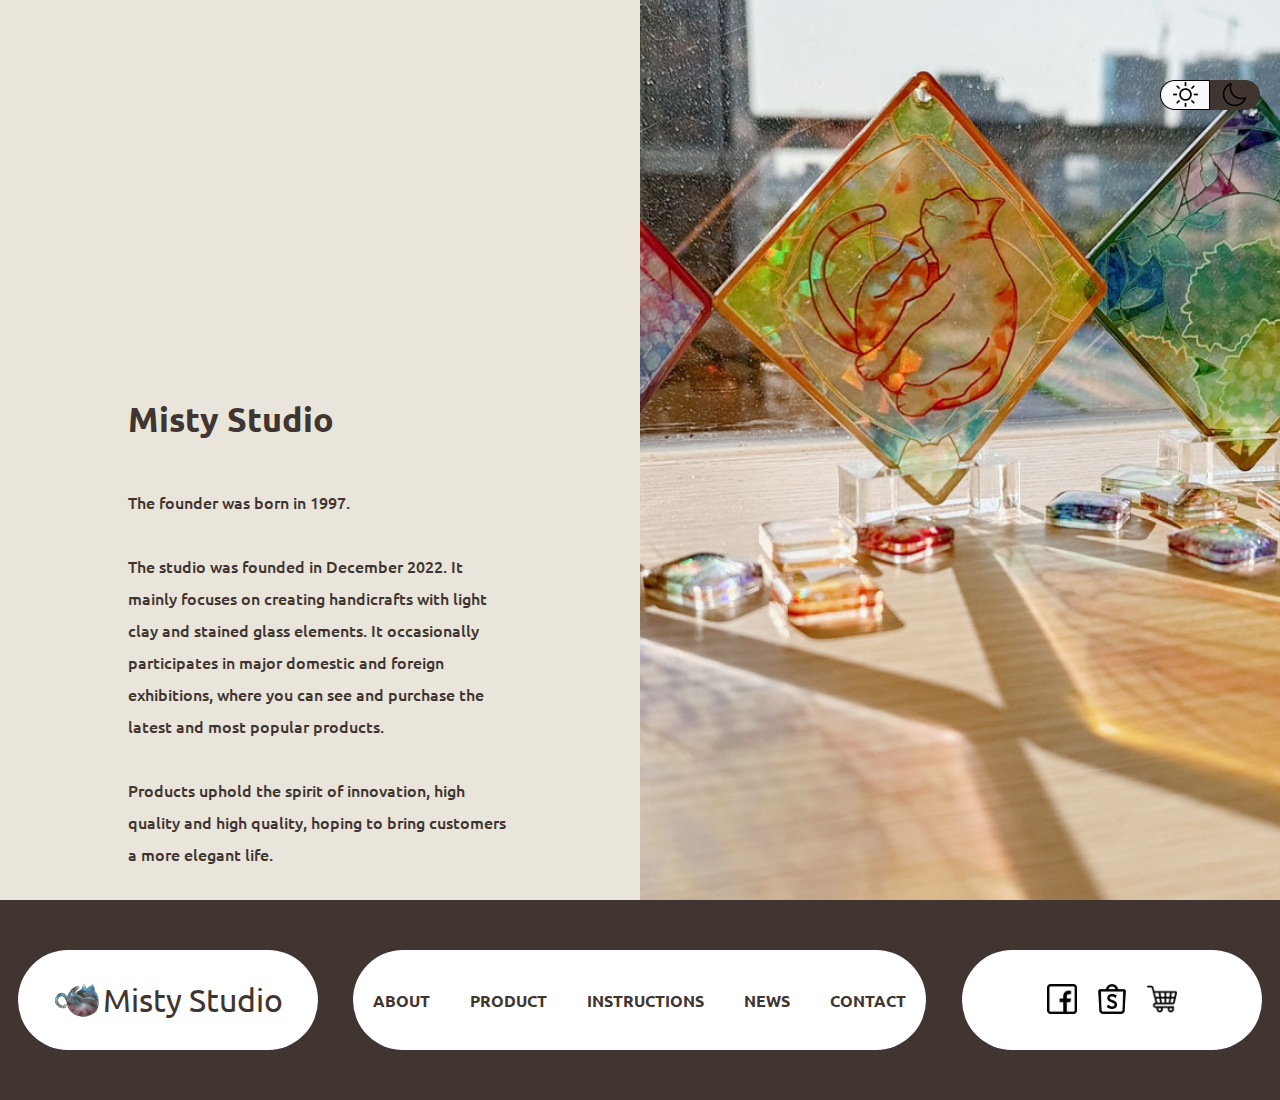
==== about.html @ 6aa7b1bd "0605" ====
<!DOCTYPE html>
<html lang="zh-Hant-TW">

<head>
    <meta charset="UTF-8">
    <meta http-equiv="X-UA-Compatible" content="IE=edge">
    <meta name="viewport" content="width=device-width, initial-scale=1.0">
    <title>INTRODUCE</title>
    <!-- 手動設定icon(也可將logo放入同資料夾並取名favicon.ico即可) -->
    <link rel="icon" href="./favicon.ico">

    <!-- 自訂的樣式表檔 -->
    <link rel="stylesheet" href="./css/style.css">

</head>

<body>
    <header class="topbar">
        <h1 class="logo ubuntu-light">
            <a href="index.html"><img src="./image/01.png" alt="logo">
                <p>Misty Studio</p>
            </a>
        </h1>
        <nav>
            <ul class="menu ubuntu-light">
                <li class="home"><a href="./index.html">HOME</a></li>
                <li><a href="./index.html#about">ABOUT</a></li>
                <li><a href="./index.html#product">PRODUCT</a></li>
                <li><a href="./index.html#explain">INSTRUCTIONS</a></li>
                <li><a href="./index.html#news">NEWS</a></li>
                <li class="menu-contact"><a href="./index.html#contact">CONTACT</a></li>
            </ul>
        </nav>
    </header>

    <main>
        <div class="lightdark-swicth">
            <a href="##" class="light">
                <img src="./image/light.png" alt="">
            </a>
            <img class="dark" src="./image/dark.png" alt="">
        </div>
        <section id="introduce">
            <div class="introduce-left ubuntu-light">
                <h1 class="title">Misty Studio</h1>
                <p class="content">The founder was born in 1997.
                    <br><br>
                    The studio was founded in December 2022. It mainly focuses on creating
                    handicrafts with light clay and stained glass elements. It occasionally participates in major
                    domestic and foreign exhibitions, where you can see and purchase the latest and most popular
                    products.
                    <br><br>
                    Products uphold the spirit of innovation, high quality and high quality, hoping to bring customers a
                    more elegant life.
                </p>

            </div>
            <div class="introduce-right"></div>
        </section>

    </main>

    <footer>
        <h1 class="home ubuntu-light">
            <a href="./index.html">
                <img src="./image/02.png" alt="logo">
                <p>Misty Studio</p>
            </a>
        </h1>
        <nav class="footer-link">
            <ul class="menu ubuntu-light">
                <li><a href="./index.html#about">ABOUT</a></li>
                <li><a href="./index.html#product">PRODUCT</a></li>
                <li><a href="./index.html#explain">INSTRUCTIONS</a></li>
                <li><a href="./index.html#news">NEWS</a></li>
                <li><a href="./index.html#contact">CONTACT</a></li>
            </ul>
        </nav>
        <div class="icon">
            <a href="https://www.facebook.com/profile.php?id=100063178661094"><img src="./image/icon-facebook.png"
                    alt=""></a>
            <a href="https://shopee.tw/karrie1004"><img src="./image/icon-shopee.png" alt=""></a>
            <a
                href="https://myship.7-11.com.tw/general/detail/GM2206036312042?fbclid=IwAR1b2_Mp653hHdIJngfv08m4KCMNlSXzbULASLjhmkYubQSw8DBdhepS7xc"><img
                    src="./image/icon-shopping-cart.png" alt=""></a>
        </div>
    </footer>

    <script src="./js/jquery-3.7.1.min.js"></script>
    <script src="./js/vanilla-tilt.min.js"></script>
    <script src="./js/jquery.smoove.min.js"></script>
    <script src="./js/script.js"></script>

</body>

</html>
---- css/style.css ----
@charset "UTF-8";
/* 一定要寫這一行 */

@import url('https://fonts.googleapis.com/css2?family=Catamaran:wght@100..900&display=swap');
@import url('https://fonts.googleapis.com/css2?family=Ubuntu:ital,wght@0,300;0,400;0,500;0,700;1,300;1,400;1,500;1,700&display=swap');

/* 共用區 */
body {
	overflow-x: hidden;
}

.title {
	font-size: 2.1rem;
	color: #403531;
	margin-bottom: 1.5em;
	font-weight: 600;
}

.content {
	color: #403531;
	font-size: 1rem;
	margin-bottom: 20px;
	line-height: 2;
	font-weight: 500;
}

.link {
	margin-top: 20px;
	display: block;
	width: 165px;
	height: 44px;
	color: #ffffff;
	background-color: #403531;
	padding: 10px 50px;
	display: flex;
	justify-content: center;
	align-items: center;
	font-size: 1rem;
	transition: all 0.35s;
}

.link:hover {
	color: #403531;
	background-color: #ffffff;
	border: #403531 1px solid;
}

.text-shadow {
	text-shadow: 2px 2px #000;
}

.catamaran {
	font-family: "Catamaran", sans-serif;
	font-optical-sizing: auto;
	font-weight: 700;
}

.vanilla {
	transform-style: preserve-3d;
	transform: perspective(1000px);
	transform: translateZ(20px);
	text-shadow: 2px 2px #000;
}

.ubuntu-light {
	font-family: "Ubuntu", sans-serif;
}

/* css reset */
html,
body,
div,
span,
applet,
object,
iframe,
h1,
h2,
h3,
h4,
h5,
h6,
p,
blockquote,
pre,
a,
abbr,
acronym,
address,
big,
cite,
code,
del,
dfn,
em,
img,
ins,
kbd,
q,
s,
samp,
small,
strike,
strong,
sub,
sup,
tt,
var,
b,
u,
i,
center,
dl,
dt,
dd,
ol,
ul,
li,
fieldset,
form,
label,
legend,
table,
caption,
tbody,
tfoot,
thead,
tr,
th,
td,
article,
aside,
canvas,
details,
embed,
figure,
figcaption,
footer,
header,
hgroup,
menu,
nav,
output,
ruby,
section,
summary,
time,
mark,
audio,
video {
	margin: 0;
	padding: 0;
	border: 0;
	font-size: 100%;
	font: inherit;
	vertical-align: baseline;
}

/* HTML5 display-role reset for older browsers */
article,
aside,
details,
figcaption,
figure,
footer,
header,
hgroup,
menu,
nav,
section {
	display: block;
}

body {
	line-height: 1;
}

ol,
ul {
	list-style: none;
}

blockquote,
q {
	quotes: none;
}

blockquote:before,
blockquote:after,
q:before,
q:after {
	content: '';
	content: none;
}

table {
	border-collapse: collapse;
	border-spacing: 0;
}

* {
	box-sizing: border-box;
	/* 不累加邊框與內距的寬度 */
}

/* css reset end */

/* all */

a {
	text-decoration: none;
}

main {
	position: relative;
}

section {
	position: relative;
	z-index: 50;
}

main img {
	object-fit: cover;
}

/* main img:hover{
	object-fit: cover;
} */

/* header */

.topbar {
	width: 100%;
	position: fixed;
	color: #403531;
	height: 70px;
	display: flex;
	align-items: center;
	justify-content: space-between;
	padding: 19px;
	background-color: #F8F9FA;
	z-index: 99;
	opacity: 0;
}

.logo a {
	color: #403531;
	display: flex;
	align-items: center;
	font-size: 2rem;
	transition: all 0.35s;
}

.logo a img {
	transition: all 0.35s;
}

.menu .home {
	display: none;
}


.menu a {
	padding: 5px 10px;
	border-radius: 99px;
	color: #403531;
	font-weight: 700;
	transition: all 0.35s;
}

.menu a:hover {
	background-color: #403531;
	color: white;
}

header img {
	width: 50px;
	height: 50px;
}

.logo a:hover img {
	width: 60px;
	height: 60px;
}

.menu {
	display: flex;
}

.menu li {
	margin: 10px;
}

.topbar-h {
	height: 70px;
	width: 100%;
}

/* RWD斷點 */
/* 大型設備(桌機) */
@media (min-width:821px) {}

/* 中型設備(平板) */
@media (max-width:820px) {

	.menu li {
		margin: 2px;
	}

	.logo a p {
		display: none;
	}

}

/* 小型設備(手機) */
@media (max-width:640px) {
	.logo {
		display: none;
	}
	.menu-contact {
		display: none;
	}
	.menu .home {
		display: block;
	}

	.topbar {
		padding: 5px;
		justify-content: center;
	}

	.menu li a {
		font-size: 0.9rem;
	}
	.menu a {
		padding: 2px;
	}
}

/* banner */

#banner {
	position: relative;
}

#banner .down {
	position: absolute;
	bottom: 10%;
	right: 50%;
	animation: down 2s both infinite;
}

@keyframes down {
	0% {
		bottom: 11%;
	}

	50% {
		bottom: 9%;
	}

	100% {
		bottom: 11%;
	}
}

/* about */


#about,
#product,
#explain,
#news {
	margin: auto;
	height: 800px;
	width: 90%;
	display: flex;
	justify-content: center;
}

#about>div,
#product>div,
#explain>div,
#news>div {
	width: 50%;
}

.about-left,
.explain-right {
	height: 100%;
	display: flex;
	align-items: center;
	justify-content: center;
}

.about-left img,
.product-right img {
	height: 90%;
}

.about-right,
.product-left,
.news-left {
	display: flex;
	align-items: center;
}

.about-right-box,
.product-left-box,
.explain-right-box,
.news-left-box,
.news-right {
	width: 80%;
	padding: 95px;
}


/* RWD斷點 */
/* 大型設備(桌機) */
/* 中型設備(平板) */
@media (max-width:1030px) {

	#about,
	#product,
	#explain,
	#news {
		/* flex-direction: column;
		width: 100%; */
		height: auto;
	}

	/* #about>div,
	#product>div,
	#explain>div,
	#news>div {
		width: 100%;
	} */

	#about img,
	#product img,
	#explain img,
	#news img {
		height: 50vh;
	}

	.about-right-box,
	.product-left-box,
	.explain-right-box,
	.news-left-box,
	.news-right {
		width: 100%;
		padding: 10px;
	}
}

@media (max-width:1250px) {

	#about,
	#product,
	#explain,
	#news {
		/* flex-direction: column; */
		width: 100%;
	}

	/* #about>div{
		width: 100%;
	} */

	/* .about-left,
	.about-right {
		height: auto;
	} */

	.about-right-box,
	.product-left-box,
	.explain-right-box,
	.news-left-box,
	.news-right {
		width: 100%;
		padding: 10px;
	}
}

/* 小型設備(手機) */
@media (max-width:640px) {}

/* product */
#product {
	height: 800px;
	margin: 0;
}

.product-right {
	display: flex;
	justify-content: flex-end;
	align-items: center;
}

@media (max-width:1250px) {
	.product-right {
		justify-content: center;
	}

}

/* explain */

#explain {
	width: 100%;
}

.explain-left {
	height: 100%;
}

.explain-left img {
	height: 100%;
	width: 100%;
	object-fit: cover;
}

.explain-right {
	justify-content: flex-start;
}

/* news */

.news-right {
	padding: 0;
	display: flex;
	justify-content: space-around;
	align-items: center;
}

.news-right img {
	/* margin: 10%; */
	width: 40%;
	height: 70%;
	object-fit: cover;
}

/* 小型設備(手機) */
@media (max-width:640px) {

	#about,
	#product,
	#explain,
	#news {
		flex-direction: column;
		width: 100%;
		height: auto;
		margin-bottom: 30px;
		border-bottom: #403531 1px solid;
		padding: 5px;
	}

	#about>div,
	#product>div,
	#explain>div,
	#news>div {
		width: 100%;
	}
}

/* contact */

#contact {
	height: 800px;
	display: flex;
	flex-direction: column;
	/* justify-content: space-around; */
	align-items: center;
}

#contact form {
	display: flex;
	flex-direction: column;
}

#contact form label {
	font-size: 1.2rem;
	color: #6c2911;
}

#form-contact {
	width: 35%;
	max-width: 480px;
	min-width: 200px;
	/* 讓按鈕置中 */
	display: flex;
	flex-direction: column;
	align-items: center;
}

#form-contact>* {
	width: 100%;
	display: block;
}

#form-contact label,
button {
	margin-top: 20px;
	margin-bottom: 10px;
	font-size: 0.8rem;
}

#form-contact input,
#form-contact textarea {
	padding: 10px;
	/* outline: none; */

	opacity: 0.8;

	background-color: rgba(108, 41, 17, 0.2);
	backdrop-filter: blur(10px);
	border-radius: 5px;
	box-shadow: 2px 2px 4px 1px rgba(rgba(64, 53, 49, 0.2)),
		inset -1px -1px 1px rgba(64, 53, 49, 0.2);
	border: rgba(64, 53, 49, 0.2) solid 1px;
}

#output {
	display: flex;
	justify-content: center;
	align-items: center;
	cursor: pointer;
	height: 40px;
	width: 100px;
	opacity: 1;
	color: #6c2911;
	background-color: rgba(108, 41, 17, 0.2);
	backdrop-filter: blur(10px);
	border-radius: 5px;
	box-shadow: 2px 2px 4px 1px rgba(rgba(64, 53, 49, 0.2)),
		inset -1px -1px 1px rgba(64, 53, 49, 0.2);
	border: rgba(64, 53, 49, 0.2) solid 1px;
	font-size: 1.2rem;
	letter-spacing: 1px;
}

#output:hover {
	color: #403531;
}

/* carousel */

#carousel {
	height: 500px;
	/* background-color: #EAE5DB; */
	overflow: hidden;
	position: relative;
}

.carousel-box {
	position: absolute;
	left: 0;
	display: flex;
	width: auto;
	height: 100%;
	animation: carousel 50s ease-in-out infinite;
}

.carousel-box img {
	width: 25vw;
	object-fit: cover;
	object-position: center;
}

@keyframes carousel {
	0% {
		left: 0;
	}

	9% {
		left: 0;
	}

	10% {
		left: -25vw;
	}

	19% {
		left: -25vw;
	}

	20% {
		left: -50vw;
	}

	29% {
		left: -50vw;
	}

	30% {
		left: -75vw;
	}

	39% {
		left: -75vw;
	}

	40% {
		left: -100vw;
	}

	49% {
		left: -100vw;
	}

	50% {
		left: -125vw;
	}

	59% {
		left: -125vw;
	}

	60% {
		left: -150vw;
	}

	69% {
		left: -150vw;
	}

	70% {
		left: -175vw;
	}

	79% {
		left: -175vw;
	}

	80% {
		left: -200vw;
	}

	89% {
		left: -200vw;
	}

	90% {
		left: -225vw;
	}

	99% {
		left: -225vw;
	}

	100% {
		left: -250vw;
	}

}

/* footer */

footer {
	width: 100%;
	height: 200px;
	background-color: #403531;
	display: flex;
	align-items: center;
	justify-content: space-around;
}

footer .home {
	width: 300px;
	height: 100px;
	border-radius: 99px;
	display: flex;
	align-items: center;
	justify-content: center;
	background-color: white;
}

footer .home img {
	width: 50px;
	height: 50px;
}

footer .home a {
	color: #403531;
	font-size: 2rem;
	display: flex;
	align-items: center;
}

.footer-link {
	display: flex;
	align-items: center;
	justify-content: center;

	height: 100px;
	border-radius: 99px;
	background-color: white;
}

.icon {
	width: 300px;
	height: 100px;
	border-radius: 99px;
	display: flex;
	align-items: center;
	justify-content: center;
	background-color: white;
}

.icon img {
	width: 30px;
	height: 30px;
	margin: 10px;
	transition: all 0.35s;
}

.icon a:hover img {
	width: 35px;
	height: 35px;
}

/* RWD斷點 */
/* 大型設備(桌機) */

/* 中型設備(平板) */
@media (max-width:1090px) {
	footer {
		height: auto;
		display: flex;
		flex-direction: column;
		align-items: center;
		justify-content: space-around;
	}
	
	.home, .icon ,.footer-link {
		margin: 10px;
	}

}

/* 小型設備(手機) */
@media (max-width:640px) {}

/* 動畫區 */
.moving-text {
	position: absolute;
	top: 700px;
	height: 6rem;
	width: 100%;
	display: flex;
	align-items: center;
	justify-content: center;
	z-index: 10;
}

.moving-text-box {
	position: relative;
	height: 100%;
	width: 70%;
	overflow-x: hidden;
}

.moving-text-box::-webkit-scrollbar {
	display: none;
}

.moving-text-content {
	position: absolute;
	font-size: 5rem;
	white-space: nowrap;
	font-weight: 300;
	left: -50px;
}

/* product-content */

#product-content {
	min-height: 100vh;
	padding: 100px 95px 50px 95px;
	background-color: #F8F9FA;
}

.product-title {
	width: 100%;
	padding-bottom: 20px;
	/* border-bottom: #6c2911 2px solid; */
	margin-bottom: 50px;
	text-align: center;
	font-size: 1.75rem;
	font-weight: 600;
}


#product-content a {
	font-weight: 600;
	/* height: 500px; */
	margin: 15px;
	width: 31%;
}



.product-card {

	display: flex;
	flex-direction: column;
	/* margin-bottom: 50px; */
}

.product-card figure {
	width: 100%;
	height: 60vh;
	margin-bottom: 20px;
	display: flex;
	align-items: center;
	justify-content: center;
	overflow: hidden;

}

.product-card img {
	width: 100%;
	height: 100%;
	object-position: center;
}

.product-card figure:hover img {
	animation: bigCard 100s linear;
}

@keyframes bigCard {
	0% {
		width: 100%;
		height: 100%;
	}

	5% {
		width: 150%;
		height: 150%;
	}

	100% {
		width: 150%;
		height: 150%;
	}
}

.product-card h1 {
	font-size: 1.5rem;
	font-weight: 500;
	margin-bottom: 5px;
	color: brown;
}

.product-card p {
	color: #8D8F92;
}

.product-box {
	display: flex;
	justify-content: space-between;
	flex-wrap: wrap;
}


/* RWD斷點 */
/* 中型設備(平板) */
@media (max-width:1500px) {
	#product-content a {
		width: 45%;
	}
}
@media (max-width:830px) {
	#product-content a {
		width: 100%;
		padding-bottom: 5px;
		border-bottom: #8D8F92 0.5px solid;
	}
}

/* 小型設備(手機) */
@media (max-width:640px) {
	#product-content {
		min-height: 100vh;
		padding: 100px 20px 50px 20px;
		background-color: #F8F9FA;
	}

}

/* introduce */

#introduce {
	min-height: 100vh;
	display: flex;
}

#introduce>div {
	width: 50%;
	height: 100vh;
}

.introduce-left {
	background-color: #EAE5DB;
	display: flex;
	flex-direction: column;
	justify-content: flex-end;
	padding: 0 10% 10px 10%;
}

.introduce-right {
	background-image: url(../image/introduce-card.jpg);
	background-size: cover;
	background-position: center;
}

.introduce-2{
	flex-direction: row-reverse;
}

.introduce-right-bg{
	background-image: url(../image/introduce-card-2.jpg);
}


/* RWD斷點 */

@media (max-width:1030px) {
	#introduce {
		flex-direction: column;
	}
	#introduce>div {
		width: 100%;
	}
	.introduce-left{
		justify-content: center;
	}
}


/* lightdark-swicth */
.lightdark-swicth {
	position: fixed;
	top: 80px;
	right:20px;
	z-index: 70;
}

.lightdark-swicth img {
	cursor: pointer;
}

.dark {
	display: none;
}

/* RWD斷點 */
/* 大型設備(桌機) */
@media (min-width:821px) {}

/* 中型設備(平板) */
@media (max-width:820px) {}

/* 小型設備(手機) */
@media (max-width:640px) {}
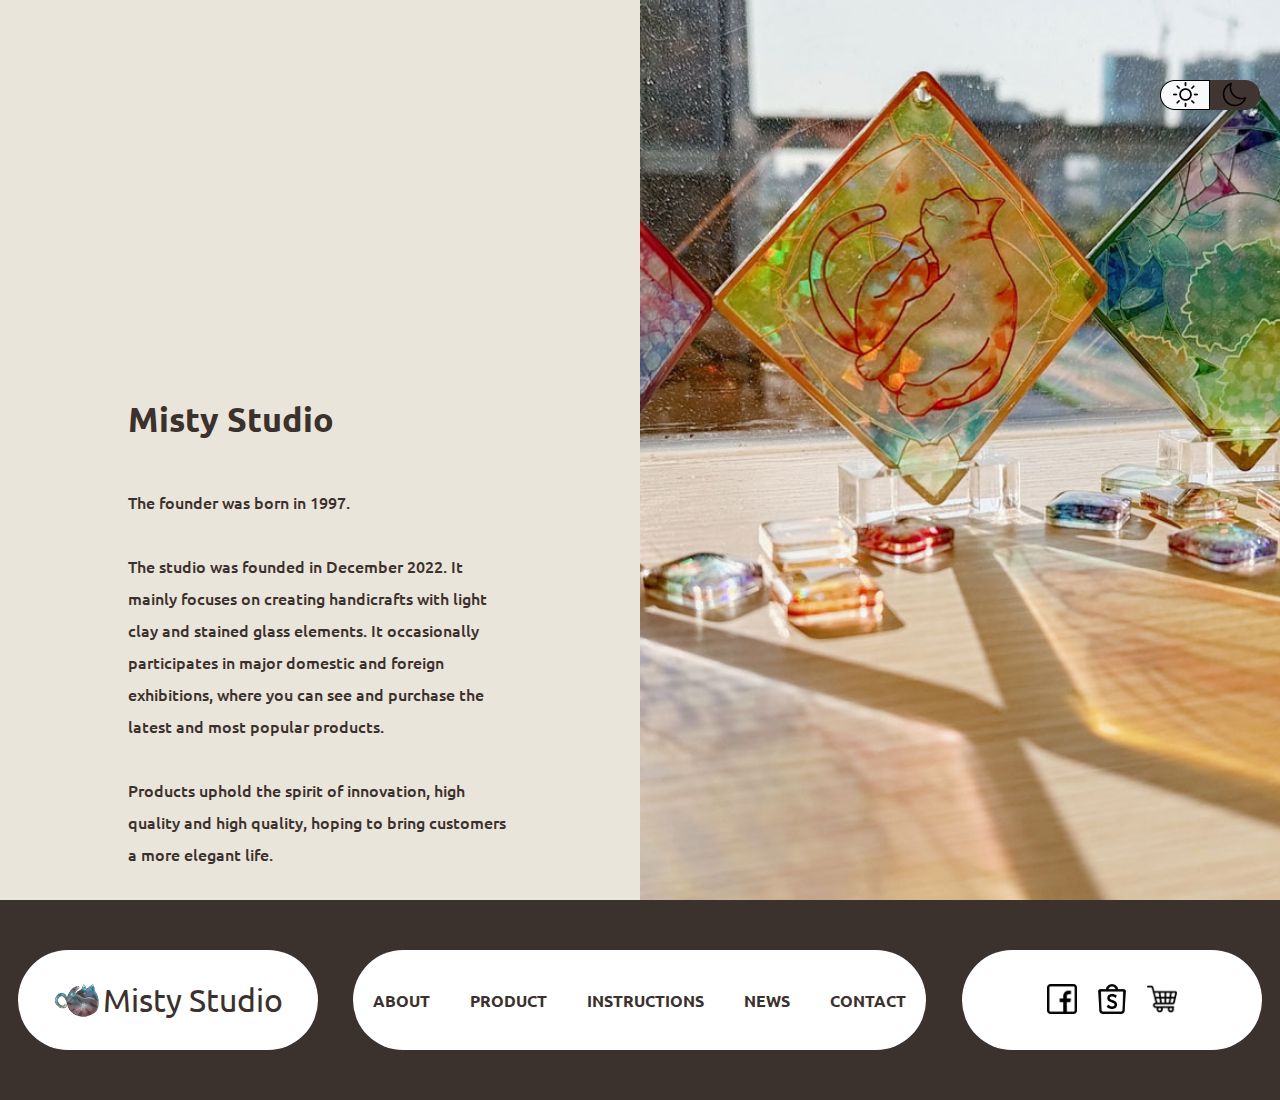
==== commit 8184156b: "0606" ====
--- a/about.html
+++ b/about.html
@@ -6,10 +6,8 @@
     <meta http-equiv="X-UA-Compatible" content="IE=edge">
     <meta name="viewport" content="width=device-width, initial-scale=1.0">
     <title>INTRODUCE</title>
-    <!-- 手動設定icon(也可將logo放入同資料夾並取名favicon.ico即可) -->
     <link rel="icon" href="./favicon.ico">
 
-    <!-- 自訂的樣式表檔 -->
     <link rel="stylesheet" href="./css/style.css">
 
 </head>
--- a/css/style.css
+++ b/css/style.css
@@ -11,13 +11,13 @@
 
 .title {
 	font-size: 2.1rem;
-	color: #403531;
+	color: #3b312d;
 	margin-bottom: 1.5em;
 	font-weight: 600;
 }
 
 .content {
-	color: #403531;
+	color: #3b312d;
 	font-size: 1rem;
 	margin-bottom: 20px;
 	line-height: 2;
@@ -30,7 +30,7 @@
 	width: 165px;
 	height: 44px;
 	color: #ffffff;
-	background-color: #403531;
+	background-color: #3b312d;
 	padding: 10px 50px;
 	display: flex;
 	justify-content: center;
@@ -40,9 +40,9 @@
 }
 
 .link:hover {
-	color: #403531;
+	color: #3b312d;
 	background-color: #ffffff;
-	border: #403531 1px solid;
+	border: #3b312d 1px solid;
 }
 
 .text-shadow {
@@ -233,19 +233,19 @@
 .topbar {
 	width: 100%;
 	position: fixed;
-	color: #403531;
+	color: #3b312d;
 	height: 70px;
 	display: flex;
 	align-items: center;
 	justify-content: space-between;
 	padding: 19px;
-	background-color: #F8F9FA;
+	background-color: #f0f0f0;
 	z-index: 99;
 	opacity: 0;
 }
 
 .logo a {
-	color: #403531;
+	color: #3b312d;
 	display: flex;
 	align-items: center;
 	font-size: 2rem;
@@ -264,13 +264,13 @@
 .menu a {
 	padding: 5px 10px;
 	border-radius: 99px;
-	color: #403531;
+	color: #3b312d;
 	font-weight: 700;
 	transition: all 0.35s;
 }
 
 .menu a:hover {
-	background-color: #403531;
+	background-color: #3b312d;
 	color: white;
 }
 
@@ -553,7 +553,7 @@
 		width: 100%;
 		height: auto;
 		margin-bottom: 30px;
-		border-bottom: #403531 1px solid;
+		border-bottom: #3b312d 1px solid;
 		padding: 5px;
 	}
 
@@ -642,7 +642,7 @@
 }
 
 #output:hover {
-	color: #403531;
+	color: #3b312d;
 }
 
 /* carousel */
@@ -761,7 +761,7 @@
 footer {
 	width: 100%;
 	height: 200px;
-	background-color: #403531;
+	background-color: #3b312d;
 	display: flex;
 	align-items: center;
 	justify-content: space-around;
@@ -783,7 +783,7 @@
 }
 
 footer .home a {
-	color: #403531;
+	color: #3b312d;
 	font-size: 2rem;
 	display: flex;
 	align-items: center;
@@ -879,7 +879,7 @@
 #product-content {
 	min-height: 100vh;
 	padding: 100px 95px 50px 95px;
-	background-color: #F8F9FA;
+	background-color: #f0f0f0;
 }
 
 .product-title {
@@ -985,7 +985,7 @@
 	#product-content {
 		min-height: 100vh;
 		padding: 100px 20px 50px 20px;
-		background-color: #F8F9FA;
+		background-color: #f0f0f0;
 	}
 
 }
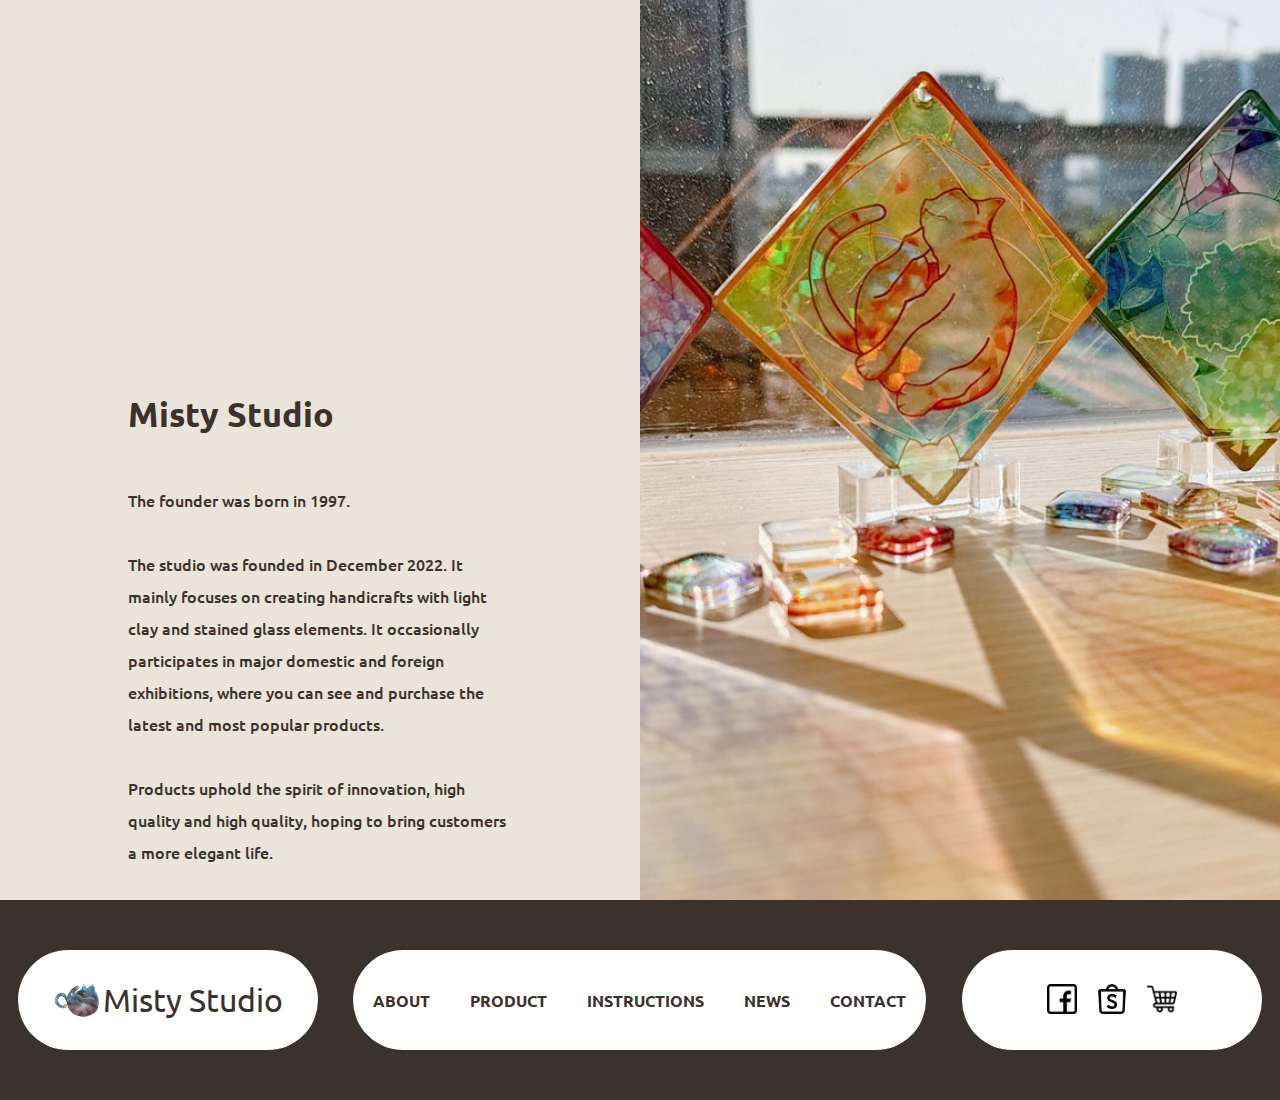
==== commit 1da68bca: "0607" ====
--- a/about.html
+++ b/about.html
@@ -5,7 +5,7 @@
     <meta charset="UTF-8">
     <meta http-equiv="X-UA-Compatible" content="IE=edge">
     <meta name="viewport" content="width=device-width, initial-scale=1.0">
-    <title>INTRODUCE</title>
+    <title>ABOUT</title>
     <link rel="icon" href="./favicon.ico">
 
     <link rel="stylesheet" href="./css/style.css">
@@ -22,22 +22,23 @@
         <nav>
             <ul class="menu ubuntu-light">
                 <li class="home"><a href="./index.html">HOME</a></li>
-                <li><a href="./index.html#about">ABOUT</a></li>
-                <li><a href="./index.html#product">PRODUCT</a></li>
-                <li><a href="./index.html#explain">INSTRUCTIONS</a></li>
+                <li><a href="./about.html">ABOUT</a></li>
+                <li><a href="./product.html">PRODUCT</a></li>
+                <li><a href="./instruction.html">INSTRUCTIONS</a></li>
                 <li><a href="./index.html#news">NEWS</a></li>
                 <li class="menu-contact"><a href="./index.html#contact">CONTACT</a></li>
             </ul>
         </nav>
-    </header>
-
-    <main>
         <div class="lightdark-swicth">
             <a href="##" class="light">
                 <img src="./image/light.png" alt="">
             </a>
             <img class="dark" src="./image/dark.png" alt="">
         </div>
+    </header>
+
+    <main>
+
         <section id="introduce">
             <div class="introduce-left ubuntu-light">
                 <h1 class="title">Misty Studio</h1>
--- a/css/style.css
+++ b/css/style.css
@@ -12,20 +12,20 @@
 .title {
 	font-size: 2.1rem;
 	color: #3b312d;
-	margin-bottom: 1.5em;
+	margin-bottom: 1.6em;
 	font-weight: 600;
 }
 
 .content {
 	color: #3b312d;
 	font-size: 1rem;
-	margin-bottom: 20px;
+	margin-bottom: 22px;
 	line-height: 2;
 	font-weight: 500;
 }
 
 .link {
-	margin-top: 20px;
+	margin-top: 22px;
 	display: block;
 	width: 165px;
 	height: 44px;
@@ -373,6 +373,8 @@
 #product,
 #explain,
 #news {
+	z-index: 1;
+	position: relative;
 	margin: auto;
 	height: 800px;
 	width: 90%;
@@ -389,6 +391,7 @@
 
 .about-left,
 .explain-right {
+	z-index: 1;
 	height: 100%;
 	display: flex;
 	align-items: center;
@@ -400,9 +403,23 @@
 	height: 90%;
 }
 
+.about-left-img{
+	position: relative;
+	width: 60%;
+	height: 90%;
+	overflow: hidden;
+}
+
+.about-left-img img {
+	position: absolute;
+	width: 150%;
+	height: auto;
+}
+
 .about-right,
 .product-left,
 .news-left {
+	z-index: 1;
 	display: flex;
 	align-items: center;
 }
@@ -412,14 +429,94 @@
 .explain-right-box,
 .news-left-box,
 .news-right {
+	z-index: 1;
 	width: 80%;
 	padding: 95px;
 }
+
+.bg-rotate{
+	position: absolute;
+	z-index: 0;
+
+}
+
+.bg-rotate-1{
+	right: -100px;
+	/* animation: bg-rotate 20s linear infinite; */
+	rotate: 30deg;
+}
+.bg-rotate-2{
+	left: -100px;
+	bottom: -100px;
+	rotate: 264deg;
+	/* animation: bg-rotate 15s linear infinite; */
+}
+
+.bg-rotate-3{
+	left: 800px;
+	bottom: 50%;
+	rotate: 60deg;
+}
+.bg-rotate-4{
+	left: 40%;
+	top: 100px;
+	rotate: 75deg;
+}
+
+.bg-rotate-5{
+	right: 0;
+	top: 0;
+	rotate: 65deg;
+}
+
+@media (max-width:863px){
+	.bg-rotate{
+		display: none;
+	}
+}
+
+/* @keyframes bg-rotate{
+	0%{
+		rotate: 0deg;
+	}
+	100%{
+		rotate: 359deg;
+	}
+} */
 
 
 /* RWD斷點 */
 /* 大型設備(桌機) */
 /* 中型設備(平板) */
+@media (max-width:1250px) {
+
+	#about,
+	#product,
+	#explain,
+	#news {
+		/* flex-direction: column; */
+		width: 100%;
+	}
+
+	/* #about>div{
+		width: 100%;
+	} */
+
+	/* .about-left,
+	.about-right {
+		height: auto;
+	} */
+
+	.about-right-box,
+	.product-left-box,
+	.explain-right-box,
+	.news-left-box,
+	.news-right {
+		width: 100%;
+		padding: 10px;
+	}
+}
+
 @media (max-width:1030px) {
 
 	#about,
@@ -438,7 +535,7 @@
 		width: 100%;
 	} */
 
-	#about img,
+	/* #about img, */
 	#product img,
 	#explain img,
 	#news img {
@@ -453,36 +550,11 @@
 		width: 100%;
 		padding: 10px;
 	}
-}
-
-@media (max-width:1250px) {
-
-	#about,
-	#product,
-	#explain,
-	#news {
-		/* flex-direction: column; */
-		width: 100%;
-	}
-
-	/* #about>div{
-		width: 100%;
-	} */
-
-	/* .about-left,
-	.about-right {
+	.about-left {
 		height: auto;
-	} */
-
-	.about-right-box,
-	.product-left-box,
-	.explain-right-box,
-	.news-left-box,
-	.news-right {
-		width: 100%;
-		padding: 10px;
-	}
-}
+	}
+}
+
 
 /* 小型設備(手機) */
 @media (max-width:640px) {}
@@ -494,6 +566,7 @@
 }
 
 .product-right {
+	z-index: 1;
 	display: flex;
 	justify-content: flex-end;
 	align-items: center;
@@ -513,6 +586,7 @@
 }
 
 .explain-left {
+	z-index: 1;
 	height: 100%;
 }
 
@@ -780,6 +854,12 @@
 footer .home img {
 	width: 50px;
 	height: 50px;
+	transition: all 0.35s;
+}
+
+footer .home a:hover img {
+	width: 60px;
+	height: 60px;
 }
 
 footer .home a {
@@ -907,6 +987,9 @@
 	display: flex;
 	flex-direction: column;
 	/* margin-bottom: 50px; */
+	transform-style: preserve-3d;
+	transform: perspective(1000px);
+	transform: translateZ(20px)
 }
 
 .product-card figure {
@@ -1041,15 +1124,11 @@
 
 
 /* lightdark-swicth */
-.lightdark-swicth {
-	position: fixed;
-	top: 80px;
-	right:20px;
-	z-index: 70;
-}
 
 .lightdark-swicth img {
 	cursor: pointer;
+	height: auto;
+	width: auto;
 }
 
 .dark {
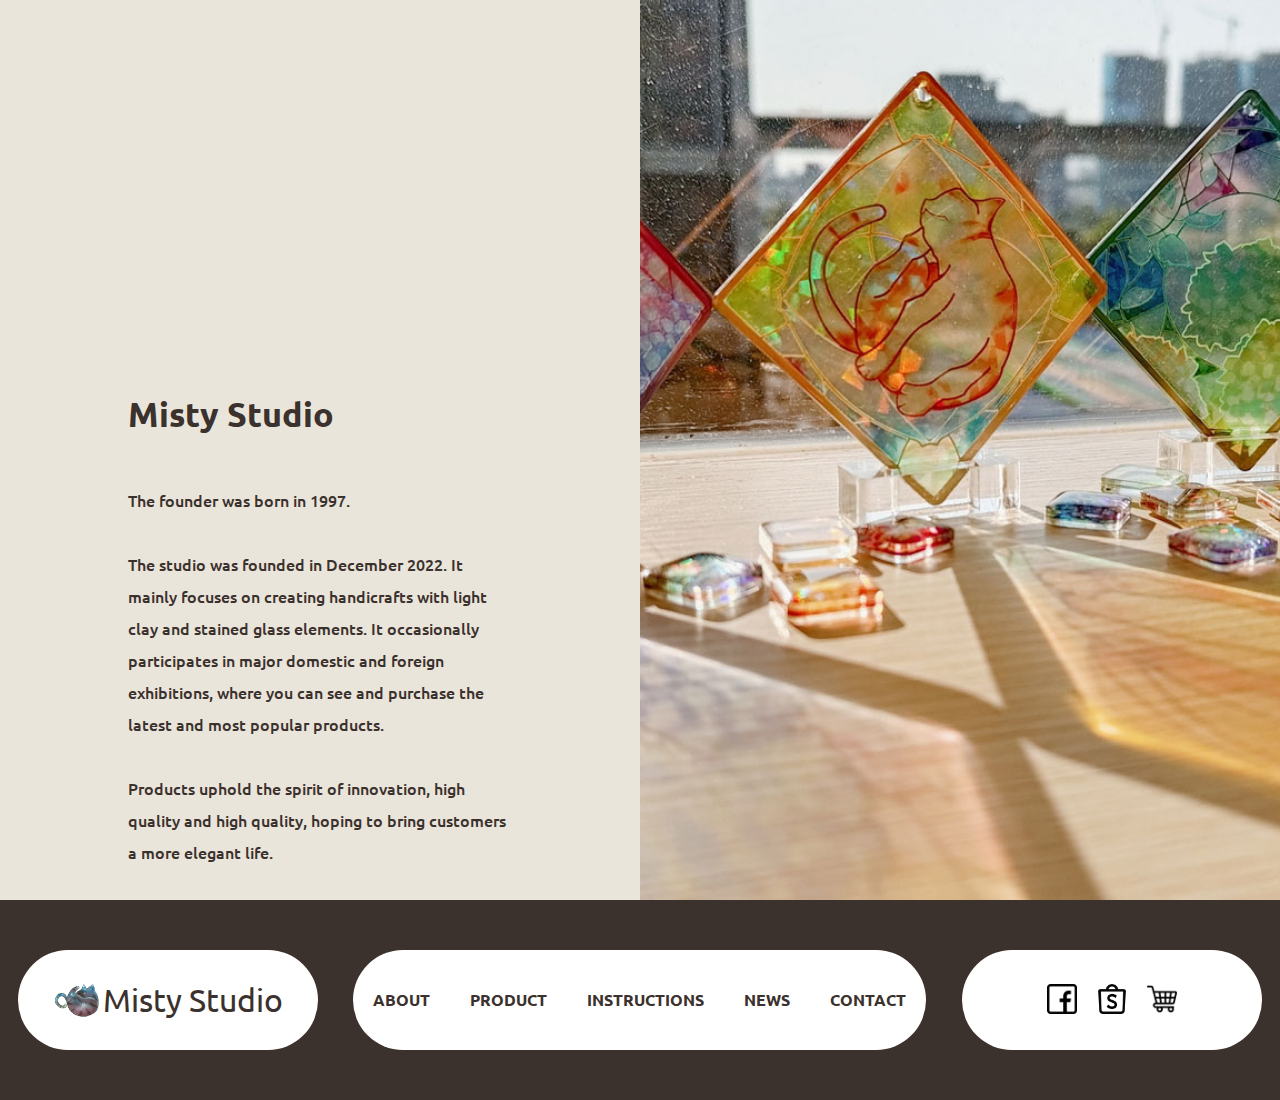
==== commit 27c76917: "0612" ====
--- a/about.html
+++ b/about.html
@@ -22,11 +22,11 @@
         <nav>
             <ul class="menu ubuntu-light">
                 <li class="home"><a href="./index.html">HOME</a></li>
-                <li><a href="./about.html">ABOUT</a></li>
-                <li><a href="./product.html">PRODUCT</a></li>
-                <li><a href="./instruction.html">INSTRUCTIONS</a></li>
-                <li><a href="./index.html#news">NEWS</a></li>
-                <li class="menu-contact"><a href="./index.html#contact">CONTACT</a></li>
+                <li><a class="img-about" href="./about.html"><img src="./image/icon-about.png" alt="">ABOUT</a></li>
+                <li><a class="img-product" href="./product.html"><img src="./image/icon-product.png" alt="">PRODUCT</a></li>
+                <li><a class="img-instruction" href="./instruction.html"><img src="./image/icon-instruction.png" alt="">INSTRUCTIONS</a></li>
+                <li><a class="img-news" href="./index.html#news"><img src="./image/icon-news.png" alt="">NEWS</a></li>
+                <li class="menu-contact"><a class="img-contact" href="./index.html#contact"><img src="./image/icon-contact.png" alt="">CONTACT</a></li>
             </ul>
         </nav>
         <div class="lightdark-swicth">
--- a/css/style.css
+++ b/css/style.css
@@ -238,10 +238,11 @@
 	display: flex;
 	align-items: center;
 	justify-content: space-between;
-	padding: 19px;
+	padding: 10px;
 	background-color: #f0f0f0;
 	z-index: 99;
 	opacity: 0;
+	flex-wrap: wrap;
 }
 
 .logo a {
@@ -258,6 +259,12 @@
 
 .menu .home {
 	display: none;
+}
+
+.menu img {
+	height: auto;
+	width: auto;
+	margin-right: 3px;
 }
 
 
@@ -267,6 +274,8 @@
 	color: #3b312d;
 	font-weight: 700;
 	transition: all 0.35s;
+	display: flex;
+	align-items: center;
 }
 
 .menu a:hover {
@@ -297,21 +306,39 @@
 	width: 100%;
 }
 
+/* lightdark-swicth */
+
+.lightdark-swicth img {
+	cursor: pointer;
+	height: auto;
+	width: auto;
+}
+
+.dark {
+	display: none;
+}
+
 /* RWD斷點 */
 /* 大型設備(桌機) */
 @media (min-width:821px) {}
 
 /* 中型設備(平板) */
-@media (max-width:820px) {
+@media (max-width:1050px) {
 
 	.menu li {
 		margin: 2px;
 	}
 
-	.logo a p {
+	.logo a p{
 		display: none;
 	}
 
+}
+@media (max-width:770px){
+
+	.menu a img {
+		display: none;
+	}
 }
 
 /* 小型設備(手機) */
@@ -1123,17 +1150,7 @@
 }
 
 
-/* lightdark-swicth */
-
-.lightdark-swicth img {
-	cursor: pointer;
-	height: auto;
-	width: auto;
-}
-
-.dark {
-	display: none;
-}
+
 
 /* RWD斷點 */
 /* 大型設備(桌機) */
